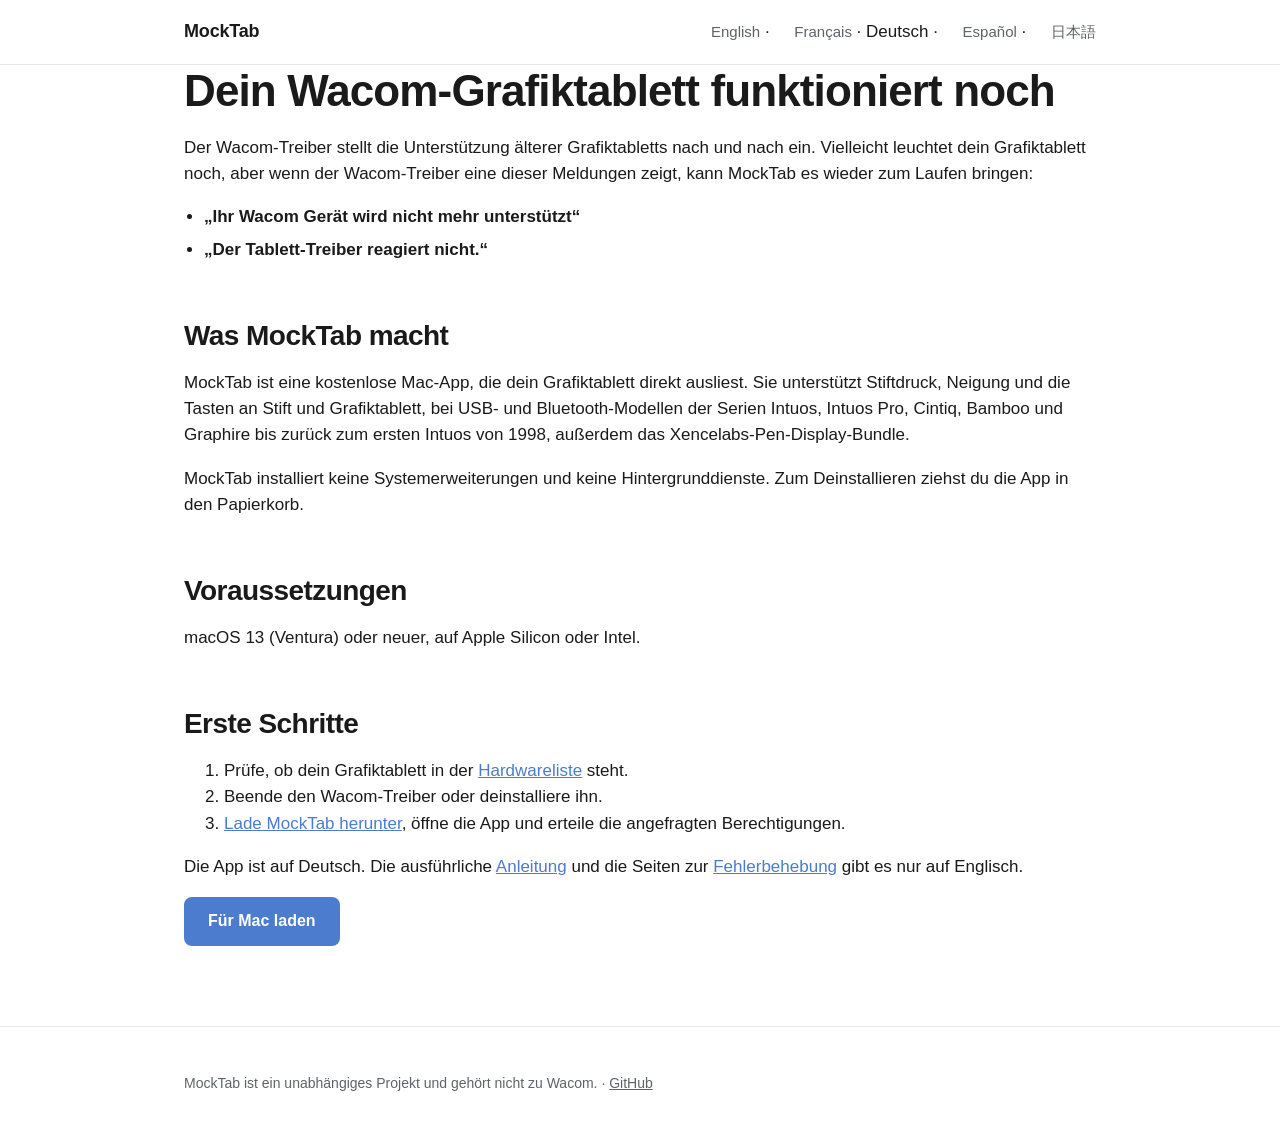
==== de/index.html @ ff889fa5 "Add one-page summaries in French, German, Spanish, and Japanese" ====
<!doctype html>
<html lang="de">
    <head>
        <meta charset="utf-8" />
        <meta name="viewport" content="width=device-width, initial-scale=1" />
        <title>MockTab: kostenloser Mac-Treiber für ältere Wacom-Grafiktabletts</title>
        <meta name="description" content="MockTab ist ein kostenloser Mac-Treiber für Wacom-Grafiktabletts, die der Wacom-Treiber nicht mehr unterstützt." />
        <link rel="stylesheet" href="/css/style.css" />
        <link rel="canonical" href="https://mocktab.org/de/" />
        <link rel="alternate" hreflang="en" href="https://mocktab.org/" />
        <link rel="alternate" hreflang="x-default" href="https://mocktab.org/" />
        <link rel="alternate" hreflang="fr" href="https://mocktab.org/fr/" />
        <link rel="alternate" hreflang="de" href="https://mocktab.org/de/" />
        <link rel="alternate" hreflang="es" href="https://mocktab.org/es/" />
        <link rel="alternate" hreflang="ja" href="https://mocktab.org/ja/" />
        <meta property="og:title" content="MockTab: kostenloser Mac-Treiber für ältere Wacom-Grafiktabletts" />
        <meta property="og:description" content="MockTab ist ein kostenloser Mac-Treiber für Wacom-Grafiktabletts, die der Wacom-Treiber nicht mehr unterstützt." />
        <meta property="og:type" content="website" />
        <meta property="og:url" content="https://mocktab.org/de/" />
        <link rel="icon" type="image/svg+xml" href="/images/favicon/favicon-light.svg" media="(prefers-color-scheme: light)" />
        <link rel="icon" type="image/svg+xml" href="/images/favicon/favicon-dark.svg" media="(prefers-color-scheme: dark)" />
        <link rel="mask-icon" href="/images/favicon/safari-pinned-tab.svg" color="#00696f" />
        <script type="application/ld+json">
{
    "@context": "https://schema.org",
    "@type": "FAQPage",
    "inLanguage": "de",
    "mainEntity": [
        {
            "@type": "Question",
            "name": "Was ist MockTab?",
            "acceptedAnswer": {
                "@type": "Answer",
                "text": "Ein kostenloser Mac-Treiber für Wacom-Grafiktabletts, die der Wacom-Treiber nicht mehr unterstützt."
            }
        },
        {
            "@type": "Question",
            "name": "Welche Grafiktabletts unterstützt MockTab?",
            "acceptedAnswer": {
                "@type": "Answer",
                "text": "USB- und Bluetooth-Modelle der Serien Intuos, Intuos Pro, Cintiq, Bamboo und Graphire bis zurück zum ersten Intuos von 1998, außerdem das Xencelabs-Pen-Display-Bundle."
            }
        },
        {
            "@type": "Question",
            "name": "Was kostet MockTab?",
            "acceptedAnswer": {
                "@type": "Answer",
                "text": "Nichts. MockTab ist kostenlos und quelloffen."
            }
        }
    ]
}
        </script>
    </head>
    <body>
        <header class="site">
            <div class="wrap">
                <a href="/" class="brand">MockTab</a>
                <nav aria-label="Languages"><a href="/" hreflang="en" lang="en">English</a> &middot; <a href="/fr/" hreflang="fr" lang="fr">Français</a> &middot; <span aria-current="page">Deutsch</span> &middot; <a href="/es/" hreflang="es" lang="es">Español</a> &middot; <a href="/ja/" hreflang="ja" lang="ja">日本語</a></nav>
            </div>
        </header>
        <main id="main" class="wrap">
            <h1>Dein Wacom-Grafiktablett funktioniert noch</h1>
            <p>Der Wacom-Treiber stellt die Unterstützung älterer Grafiktabletts nach und nach ein. Vielleicht leuchtet dein Grafiktablett noch, aber wenn der Wacom-Treiber eine dieser Meldungen zeigt, kann MockTab es wieder zum Laufen bringen:</p>
            <ul class="bullets">
                <li><strong>„Ihr Wacom Gerät wird nicht mehr unterstützt“</strong></li>
                <li><strong>„Der Tablett-Treiber reagiert nicht.“</strong></li>
            </ul>
            <h2>Was MockTab macht</h2>
            <p>MockTab ist eine kostenlose Mac-App, die dein Grafiktablett direkt ausliest. Sie unterstützt Stiftdruck, Neigung und die Tasten an Stift und Grafiktablett, bei USB- und Bluetooth-Modellen der Serien Intuos, Intuos Pro, Cintiq, Bamboo und Graphire bis zurück zum ersten Intuos von 1998, außerdem das Xencelabs-Pen-Display-Bundle.</p>
            <p>MockTab installiert keine Systemerweiterungen und keine Hintergrunddienste. Zum Deinstallieren ziehst du die App in den Papierkorb.</p>
            <h2>Voraussetzungen</h2>
            <p>macOS 13 (Ventura) oder neuer, auf Apple Silicon oder Intel.</p>
            <h2>Erste Schritte</h2>
            <ol>
                <li>Prüfe, ob dein Grafiktablett in der <a href="/hardware.html">Hardwareliste</a> steht.</li>
                <li>Beende den Wacom-Treiber oder deinstalliere ihn.</li>
                <li><a href="https://github.com/Cyzor/tablet-driver/releases">Lade MockTab herunter</a>, öffne die App und erteile die angefragten Berechtigungen.</li>
            </ol>
            <p>Die App ist auf Deutsch. Die ausführliche <a href="/guide.html">Anleitung</a> und die Seiten zur <a href="/troubleshooting.html">Fehlerbehebung</a> gibt es nur auf Englisch.</p>
            <p><a class="cta" href="https://github.com/Cyzor/tablet-driver/releases">Für Mac laden</a></p>
        </main>
        <footer class="site">
            <div class="wrap">
                <p>MockTab ist ein unabhängiges Projekt und gehört nicht zu Wacom. &middot; <a href="https://github.com/Cyzor/tablet-driver">GitHub</a></p>
            </div>
        </footer>
    </body>
</html>
---- css/style.css ----
:root {
    --bg: #ffffff;
    --fg: #1a1a1a;
    --muted: #5f6368;
    --accent: #4b7ccd;
    --accent-hover: #084bcc;
    --border: #e5e7eb;
    --card: #f7f8fa;
    --max: 960px;
}

@media (prefers-color-scheme: dark) {
    :root {
        --bg: #15171a;
        --fg: #ececec;
        --muted: #9aa0a6;
        --accent: #6ea8ff;
        --accent-hover: #9ec0ff;
        --border: #2a2d31;
        --card: #1c1f23;
    }
}

* {
    box-sizing: border-box;
}

html {
    -webkit-text-size-adjust: 100%;
}

:focus-visible {
    outline: 2px solid var(--accent);
    outline-offset: 2px;
    border-radius: 2px;
}

.visually-hidden {
    position: absolute;
    width: 1px;
    height: 1px;
    padding: 0;
    margin: -1px;
    overflow: hidden;
    clip: rect(0, 0, 0, 0);
    white-space: nowrap;
    border: 0;
}

.skip-link {
    position: absolute;
    top: 0;
    left: 0;
    background: var(--accent);
    color: #fff;
    padding: 8px 16px;
    text-decoration: none;
    font-weight: 600;
    border-radius: 0 0 6px 0;
    transform: translateY(-100%);
    z-index: 100;
}

.skip-link:focus {
    transform: translateY(0);
    color: #fff;
}

@media (prefers-reduced-motion: reduce) {
    *,
    *::before,
    *::after {
        animation-duration: 0.01ms !important;
        animation-iteration-count: 1 !important;
        transition-duration: 0.01ms !important;
        scroll-behavior: auto !important;
    }
}

body {
    margin: 0;
    font-family:
        -apple-system, BlinkMacSystemFont, "SF Pro Text", "Helvetica Neue",
        sans-serif;
    font-size: 17px;
    line-height: 1.55;
    color: var(--fg);
    background: var(--bg);
    -webkit-font-smoothing: antialiased;
}

.wrap {
    max-width: var(--max);
    margin: 0 auto;
    padding: 0 clamp(20px, 5vw, 24px);
}

header.site {
    border-bottom: 1px solid var(--border);
    padding: 18px 0;
}

header.site .wrap {
    display: flex;
    align-items: center;
    justify-content: space-between;
    gap: 24px;
}

header.site a.brand {
    font-weight: 600;
    font-size: 18px;
    color: var(--fg);
    text-decoration: none;
    letter-spacing: -0.01em;
}

header.site nav a {
    color: var(--muted);
    text-decoration: none;
    margin-left: 20px;
    font-size: 15px;
}

header.site nav a:hover {
    color: var(--fg);
}
header.site nav a[aria-current="page"] {
    color: var(--fg);
}

footer.site {
    border-top: 1px solid var(--border);
    margin-top: 80px;
    padding: 32px 0;
    color: var(--muted);
    font-size: 14px;
}

footer.site a {
    color: var(--muted);
}

a {
    color: var(--accent);
}
a:hover {
    color: var(--accent-hover);
}

h1,
h2,
h3 {
    letter-spacing: -0.02em;
    line-height: 1.2;
}

h1 {
    font-size: 44px;
    margin: 0 0 16px;
}
h2 {
    font-size: 28px;
    margin: 56px 0 16px;
}
h3 {
    font-size: 20px;
    margin: 32px 0 8px;
}

h2 .muted-h {
    color: var(--muted);
    font-weight: 400;
    font-size: 18px;
    letter-spacing: 0;
}

p.lede {
    font-size: 20px;
    color: var(--muted);
    max-width: 640px;
    margin: 0 0 32px;
}

.hero {
    padding-top: 64px;
    padding-bottom: 32px;
    display: flex;
    flex-direction: column;
    align-items: center;
}

.hero-logo {
    max-width: 320px;
    width: 100%;
    height: auto;
    margin-bottom: 24px;
}

.hero-logo.dark {
    display: block;
}

.hero-logo.light {
    display: none;
}

@media (prefers-color-scheme: dark) {
    .hero-logo.dark {
        display: none;
    }

    .hero-logo.light {
        display: block;
    }
}

.cta {
    display: inline-block;
    background: var(--accent);
    color: #fff;
    padding: 12px 24px;
    border-radius: 8px;
    text-decoration: none;
    font-weight: 600;
    font-size: 16px;
    margin-right: 12px;
}

.cta:hover {
    background: var(--accent-hover);
    color: #fff;
}

.cta.secondary {
    background: transparent;
    color: var(--fg);
    border: 1px solid var(--border);
}

.cta.secondary:hover {
    background: var(--card);
    color: var(--fg);
}

.shot-wrap {
    margin-top: 24px;
    display: flex;
    justify-content: center;
    align-items: center;
}

.shot {
    display: block;
    max-width: 100%;
    height: auto;
    border-radius: 10px;
    border: 1px solid var(--border);
}

.shot.dark {
    display: none;
}

@media (prefers-color-scheme: dark) {
    .shot.light {
        display: none;
    }

    .shot.dark {
        display: block;
    }
}

.feature {
    display: grid;
    grid-template-columns: 1fr 1fr;
    gap: 40px;
    align-items: center;
    margin: 48px 0;
}

.feature > :first-child {
    min-width: 0;
}

.feature > :last-child {
    min-width: 0;
    display: flex;
    justify-content: center;
    align-items: center;
}

@media (max-width: 720px) {
    .feature {
        grid-template-columns: 1fr;
    }
    h1 {
        font-size: 32px;
    }
    p.lede {
        font-size: 17px;
    }
}

@media (max-width: 480px) {
    header.site .wrap {
        flex-wrap: wrap;
        gap: 10px;
    }
    header.site nav a:first-child {
        margin-left: 0;
    }
    h1 {
        font-size: 28px;
    }
    h2 {
        font-size: 24px;
        margin: 40px 0 12px;
    }
    .hero {
        padding-top: 40px;
        padding-bottom: 24px;
    }
    .cta {
        margin-right: 8px;
        margin-bottom: 8px;
    }
}

ul.bullets {
    padding-left: 20px;
}

ul.bullets li {
    margin: 6px 0;
}

.table-scroll {
    overflow-x: auto;
    -webkit-overflow-scrolling: touch;
}

table.matrix {
    width: 100%;
    border-collapse: collapse;
    font-size: 15px;
    margin: 24px 0;
    min-width: 480px;
}

table.matrix th,
table.matrix td {
    border-bottom: 1px solid var(--border);
    padding: 10px 12px;
    text-align: left;
    vertical-align: top;
}

table.matrix th {
    background: var(--card);
    font-weight: 600;
}

table.matrix tbody tr:nth-child(even) {
    background: var(--card);
}

table.matrix code {
    font-size: 13px;
    background: var(--card);
    padding: 1px 5px;
    border-radius: 4px;
}

/* Hardware family heading: a tablet glyph beside the title and intro. */
.family {
    display: grid;
    grid-template-columns: 50px 1fr;
    column-gap: 20px;
    margin-top: 56px;
}

.family h2 {
    margin-top: 0;
}

.family p {
    margin-bottom: 0;
}

.family-glyph {
    color: var(--muted);
    /* Centers the glyph on the title's first line. */
    padding-top: 1px;
}

.family-glyph svg {
    display: block;
}

@media (max-width: 480px) {
    .family {
        grid-template-columns: 36px 1fr;
        column-gap: 14px;
        margin-top: 40px;
    }

    .family-glyph svg {
        width: 36px;
        height: auto;
    }
}

.faq {
    margin: 24px 0;
    border-top: 1px solid var(--border);
}

.faq-item {
    padding: 16px 20px;
    border-bottom: 1px solid var(--border);
}

.faq-item:nth-child(even) {
    background: var(--card);
}

.faq-q {
    font-weight: 600;
    color: var(--fg);
    margin: 0 0 6px;
}

.faq-a {
    color: var(--muted);
    margin: 0;
    font-size: 15px;
}

.faq-a a {
    color: var(--accent);
}

.note {
    background: var(--card);
    padding: 12px 16px;
    border-radius: 6px;
    font-size: 15px;
    color: var(--muted);
    margin: 16px 0;
}

kbd {
    display: inline-block;
    font-family:
        ui-monospace, SFMono-Regular, "SF Mono", Menlo, Consolas, monospace;
    font-size: 0.85em;
    line-height: 1;
    padding: 2px 6px;
    margin: 0 1px;
    border: 1px solid var(--border);
    border-bottom-width: 2px;
    border-radius: 4px;
    background: var(--card);
    color: var(--fg);
    white-space: nowrap;
    vertical-align: baseline;
}

.binding-grid {
    display: grid;
    grid-template-columns: repeat(auto-fill, minmax(260px, 1fr));
    gap: 12px;
    margin: 24px 0;
    padding: 0;
    list-style: none;
}

.binding-grid li {
    background: var(--card);
    border: 1px solid var(--border);
    border-radius: 8px;
    padding: 14px 16px;
}

.binding-grid .name {
    font-weight: 600;
    margin: 0 0 4px;
    font-size: 15px;
}

.binding-grid .desc {
    margin: 0;
    font-size: 14px;
    color: var(--muted);
    line-height: 1.5;
}

.section-shot {
    margin: 16px 0 32px;
}

/* ─── Callout boxes ─── */
.callout {
/*     border-left: 3px solid var(--accent); */
    background: var(--surface, var(--card));
    border-radius: 0 6px 6px 0;
    padding: 0.8rem 1rem;
    margin: 1rem 0;
    font-size: 0.93rem;
}
.callout.warn {
    border-color: var(--warn);
}
.callout.purple {
    border-color: var(--accent-alt);
}
.callout-label {
    font-weight: 700;
    text-transform: uppercase;
    font-size: 0.75rem;
    letter-spacing: 0.06em;
    margin-bottom: 0.3rem;
    color: var(--muted);
}
.callout.warn .callout-label {
    color: var(--warn);
}
.callout.purple .callout-label {
    color: var(--accent-alt);
}

/* ─── Numbered step list ─── */
.step-list {
    counter-reset: steps;
    list-style: none;
    padding-left: 0;
}
.step-list li {
    counter-increment: steps;
    position: relative;
    padding-left: 2.2rem;
    margin-bottom: 0.75rem;
}
.step-list li::before {
    content: counter(steps);
    background: var(--accent);
    color: #fff;
    font-weight: 700;
    font-size: 0.82rem;
    width: 1.5rem;
    height: 1.5rem;
    border-radius: 50%;
    position: absolute;
    left: 0;
    top: 0.15rem;
    display: flex;
    align-items: center;
    justify-content: center;
}
.step-list li > ul {
    margin: 0.5rem 0 0.25rem;
}
.step-list li > p {
    margin: 0;
}

/* ─── Tool grid ─── */
.tool-grid {
    display: grid;
    grid-template-columns: 1fr 1fr;
    gap: 1rem;
    margin: 1rem 0;
}
@media (max-width: 600px) {
    .tool-grid {
        grid-template-columns: 1fr;
    }
}
.tool-card {
    background: var(--surface, var(--card));
    border: 1px solid var(--border);
    border-radius: 8px;
    padding: 1rem;
}
.tool-card h4 {
    font-size: 0.95rem;
    font-weight: 700;
    margin-bottom: 0.4rem;
    color: var(--fg);
}
.tool-card p {
    font-size: 0.88rem;
    color: var(--muted);
    margin-bottom: 0.5rem;
}
.tool-card a {
    font-size: 0.88rem;
}

/* ─── Badges ─── */
.badge {
    display: inline-block;
    font-size: 0.72rem;
    font-weight: 700;
    padding: 0.1em 0.5em;
    border-radius: 4px;
    margin-left: 0.4rem;
    vertical-align: middle;
    text-transform: uppercase;
    letter-spacing: 0.04em;
}
.badge-free {
    background: #16a34a22;
    color: #4ade80;
    border: 1px solid #16a34a55;
}
.badge-paid {
    background: #92400e22;
    color: #fbbf24;
    border: 1px solid #92400e55;
}
.badge-open {
    background: #1d4ed822;
    color: #93c5fd;
    border: 1px solid #1d4ed855;
}

/* ─── Table of contents ─── */
.toc {
    background: var(--surface, var(--card));
    border: 1px solid var(--border);
    border-radius: 8px;
    padding: 1rem 1.25rem;
    margin-bottom: 2.5rem;
    font-size: 0.9rem;
}
.toc h2 {
    font-size: 0.9rem;
    border: none;
    margin: 0 0 0.6rem;
    color: var(--muted);
    text-transform: uppercase;
    letter-spacing: 0.06em;
    font-weight: 600;
}
.toc ol {
    margin: 0;
    padding-left: 1.2rem;
}
.toc li {
    margin-bottom: 0.2rem;
}

/* ─── Dark-mode extras for documentation pages ─── */
@media (prefers-color-scheme: dark) {
    :root {
        --surface: #1e1e24;
        --code-bg: #1a1a1f;
        --accent-alt: #c084fc;
        --warn: #f59e0b;
    }
}

/* ─── Code in table cells ─── */
table.matrix td code {
    font-size: 0.85em;
    background: var(--code-bg, var(--card));
    padding: 0.1em 0.4em;
    border-radius: 4px;
    border: 1px solid var(--border);
}

/* ─── Annotated report frames ─── */
pre.frame {
    background: var(--code-bg, var(--card));
    border: 1px solid var(--border);
    border-radius: 6px;
    padding: 12px 16px;
    overflow-x: auto;
    font-size: 14px;
    line-height: 1.5;
}

/* Status legend: mark, term, and description in aligned columns. */
dl.legend {
    display: grid;
    grid-template-columns: max-content 1fr;
    gap: 6px 16px;
    margin: 0 0 16px;
}

dl.legend dt {
    font-weight: 600;
}

dl.legend dd {
    margin: 0;
}

.legend-mark {
    display: inline-block;
    width: 1.5em;
    text-align: center;
}

@media (max-width: 480px) {
    dl.legend {
        grid-template-columns: 1fr;
        gap: 0;
    }

    dl.legend dd {
        margin: 0 0 8px 1.5em;
    }
}
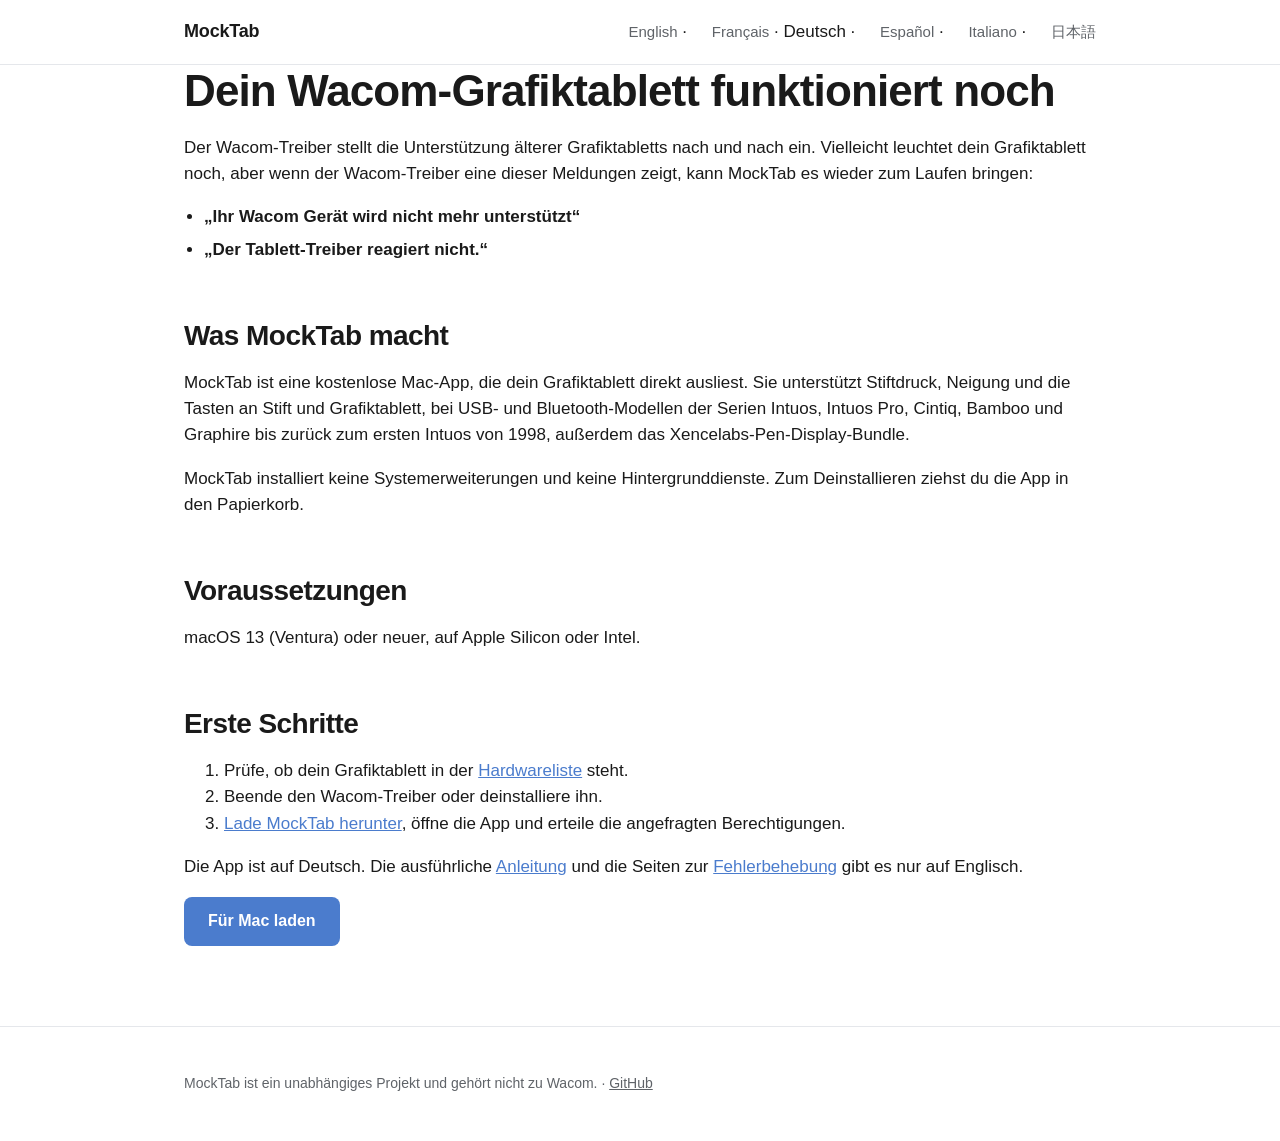
==== commit 97088fef: "Add Italian summary and say the app is in French" ====
--- a/de/index.html
+++ b/de/index.html
@@ -12,6 +12,7 @@
         <link rel="alternate" hreflang="fr" href="https://mocktab.org/fr/" />
         <link rel="alternate" hreflang="de" href="https://mocktab.org/de/" />
         <link rel="alternate" hreflang="es" href="https://mocktab.org/es/" />
+        <link rel="alternate" hreflang="it" href="https://mocktab.org/it/" />
         <link rel="alternate" hreflang="ja" href="https://mocktab.org/ja/" />
         <meta property="og:title" content="MockTab: kostenloser Mac-Treiber für ältere Wacom-Grafiktabletts" />
         <meta property="og:description" content="MockTab ist ein kostenloser Mac-Treiber für Wacom-Grafiktabletts, die der Wacom-Treiber nicht mehr unterstützt." />
@@ -58,7 +59,7 @@
         <header class="site">
             <div class="wrap">
                 <a href="/" class="brand">MockTab</a>
-                <nav aria-label="Languages"><a href="/" hreflang="en" lang="en">English</a> &middot; <a href="/fr/" hreflang="fr" lang="fr">Français</a> &middot; <span aria-current="page">Deutsch</span> &middot; <a href="/es/" hreflang="es" lang="es">Español</a> &middot; <a href="/ja/" hreflang="ja" lang="ja">日本語</a></nav>
+                <nav aria-label="Languages"><a href="/" hreflang="en" lang="en">English</a> &middot; <a href="/fr/" hreflang="fr" lang="fr">Français</a> &middot; <span aria-current="page">Deutsch</span> &middot; <a href="/es/" hreflang="es" lang="es">Español</a> &middot; <a href="/it/" hreflang="it" lang="it">Italiano</a> &middot; <a href="/ja/" hreflang="ja" lang="ja">日本語</a></nav>
             </div>
         </header>
         <main id="main" class="wrap">
